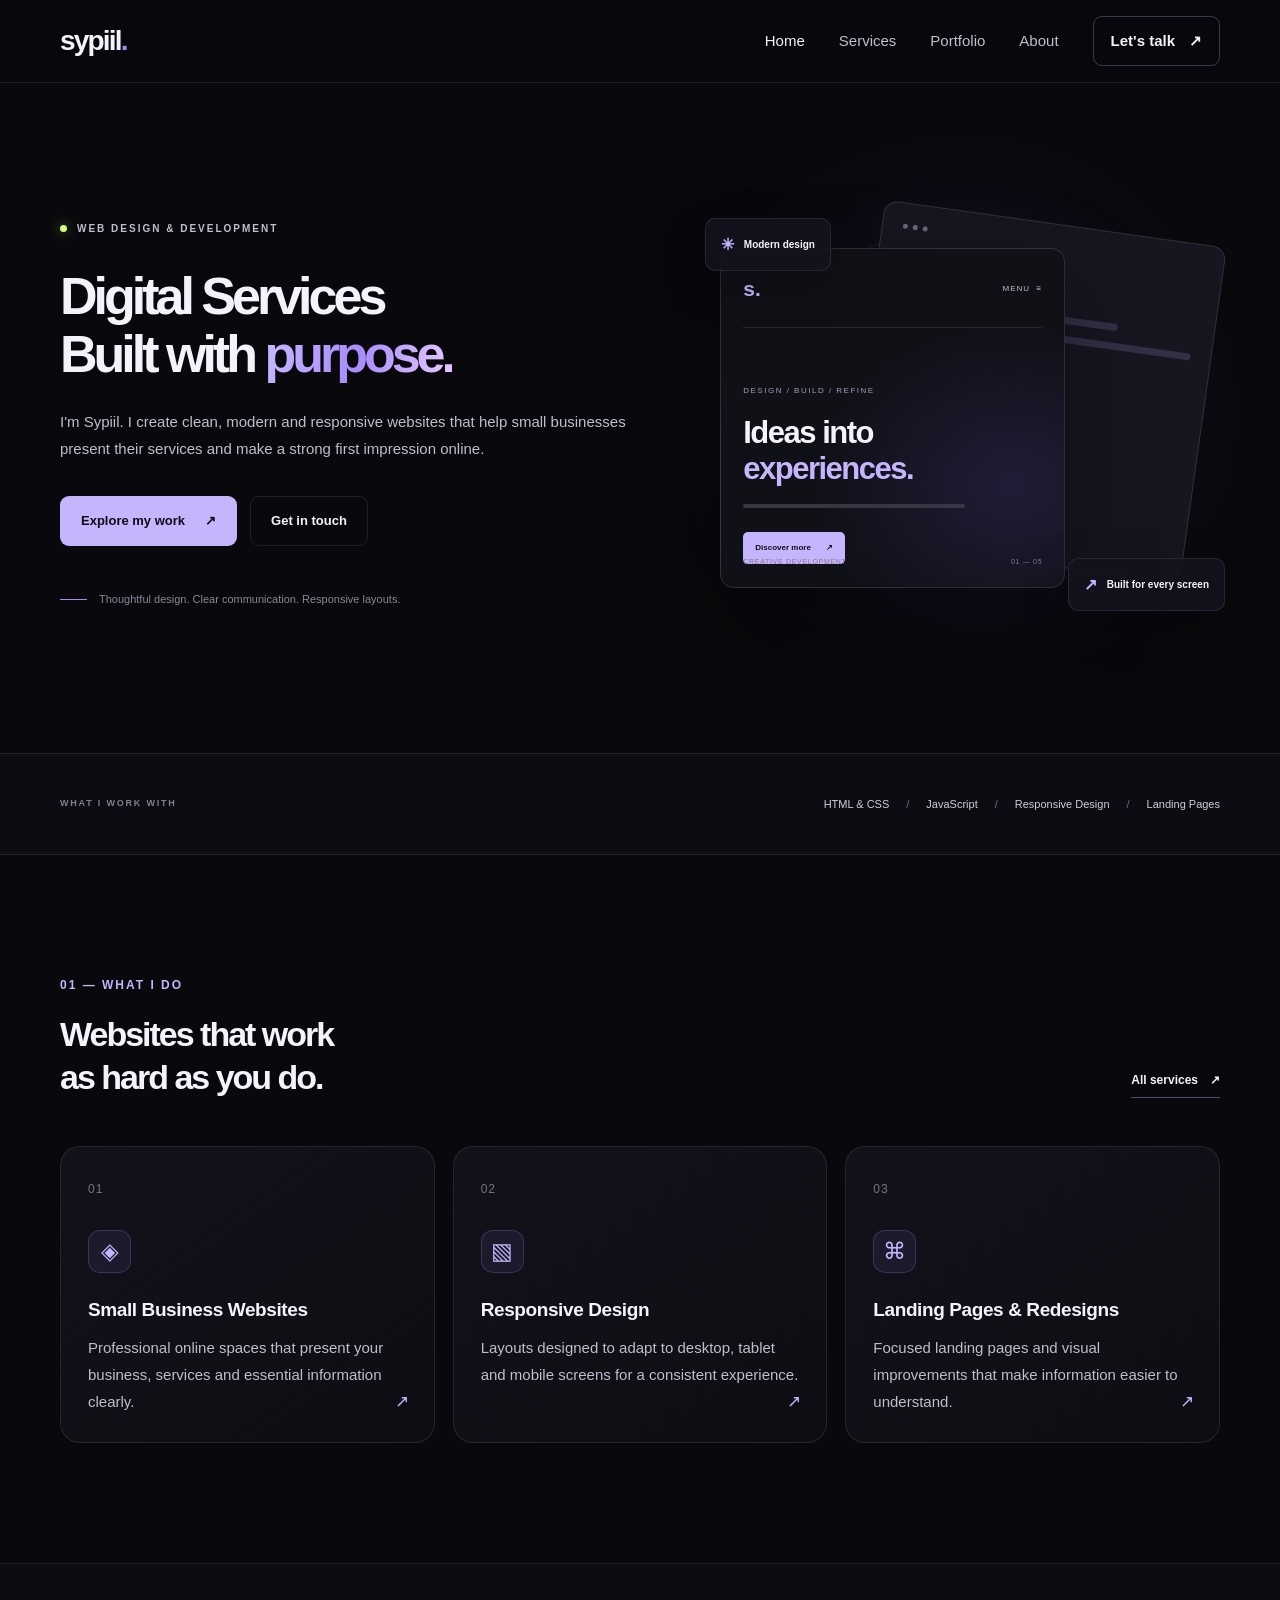
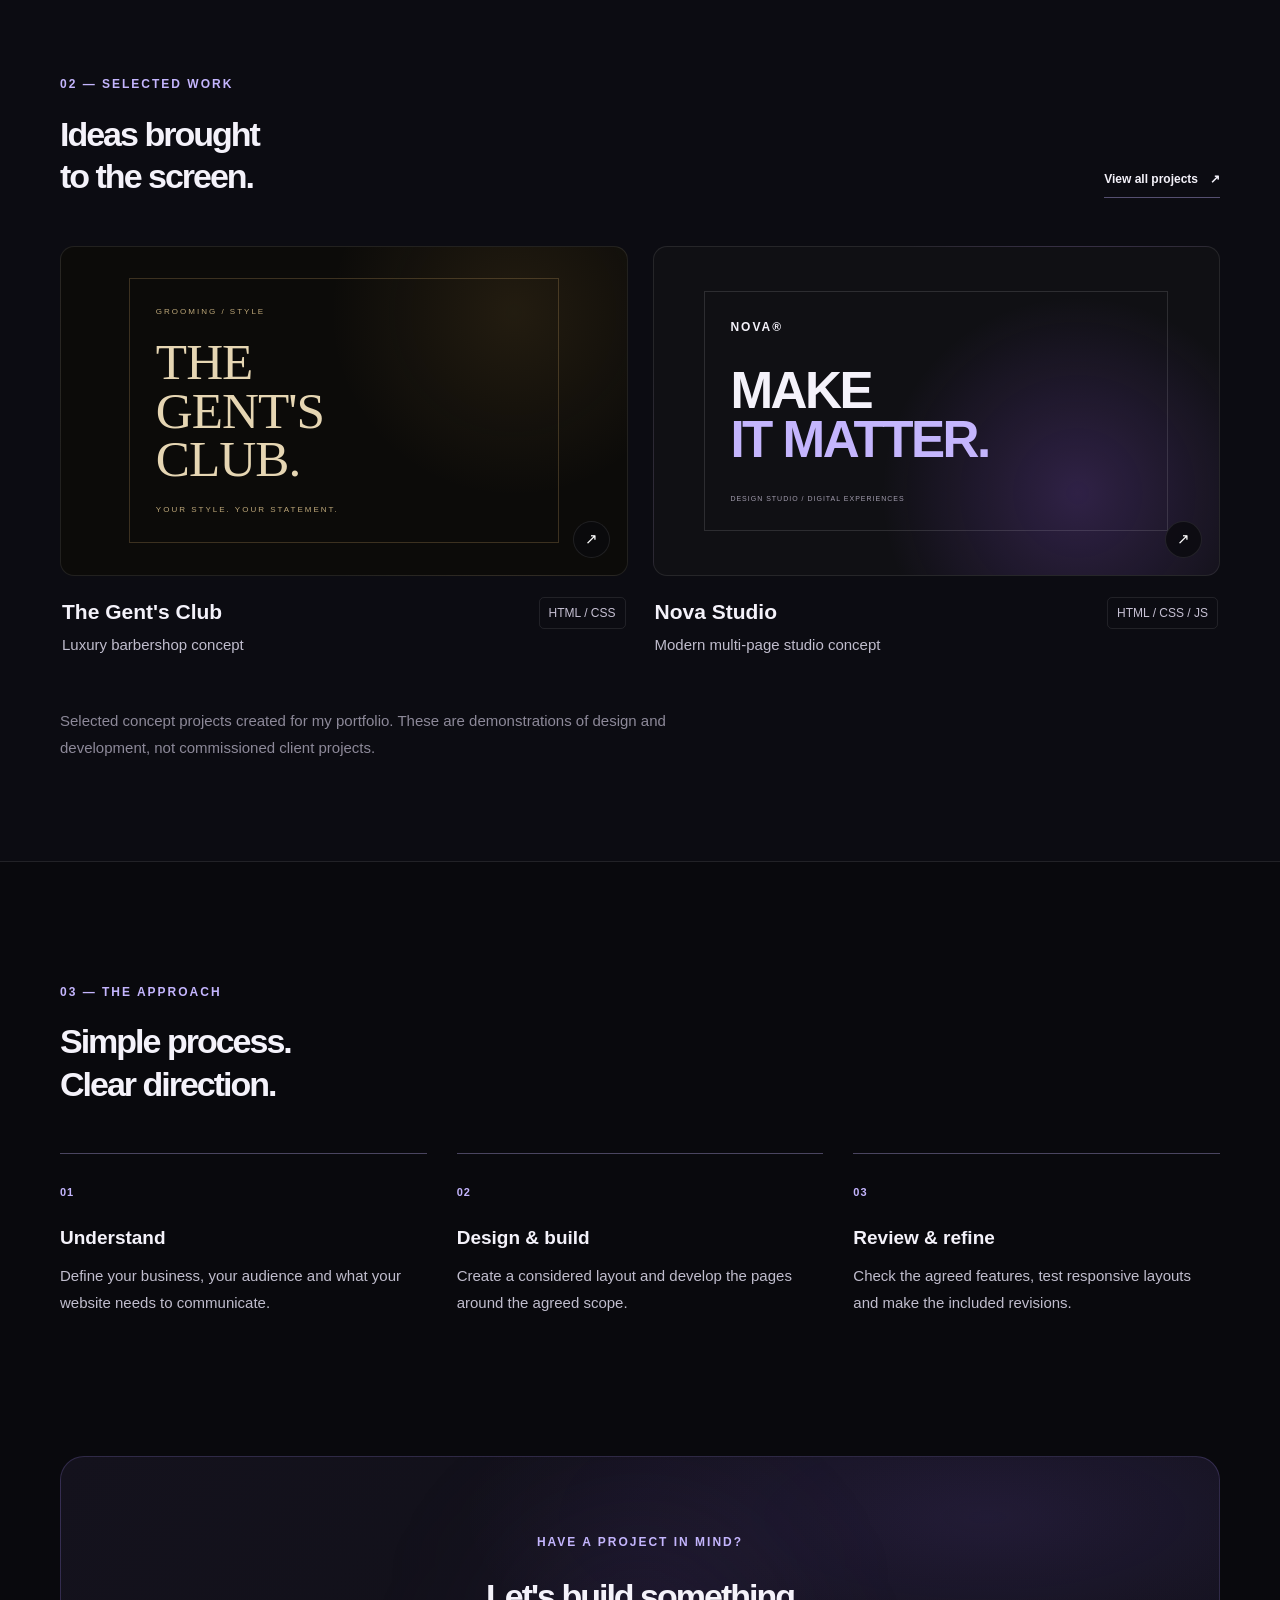
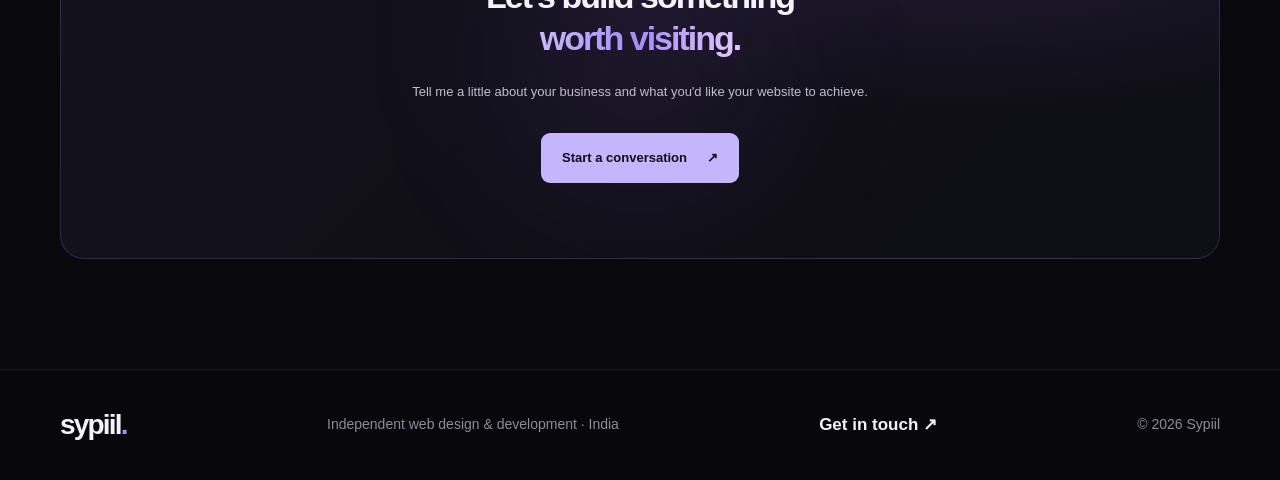
==== index.html @ 73e9da09 "Add files via upload" ====
<!DOCTYPE html>
<html lang="en">
<head>
    <meta charset="UTF-8">
    <meta name="viewport" content="width=device-width, initial-scale=1.0">

    <meta name="description"
          content="Sypiil creates modern, responsive websites and landing pages for small businesses. Explore selected projects and get in touch.">

    <meta name="theme-color" content="#09090d">

    <title>Sypiil — Web Design & Development</title>

    <link rel="stylesheet" href="styles.css">
    <script src="script.js" defer></script>
</head>

<body>

    <div class="site-shell">

        <!-- Navigation -->
        <header class="site-header">
            <nav class="navbar container" aria-label="Main navigation">

                <a href="index.html" class="brand" aria-label="Sypiil home">
                    sypiil<span class="brand-dot">.</span>
                </a>

                <button
                    class="menu-toggle"
                    type="button"
                    aria-label="Open navigation menu"
                    aria-expanded="false"
                    aria-controls="nav-links">
                    <span></span>
                    <span></span>
                </button>

                <div class="nav-links" id="nav-links">
                    <a href="index.html" class="nav-link active">Home</a>
                    <a href="services.html" class="nav-link">Services</a>
                    <a href="work.html" class="nav-link">Portfolio</a>
                    <a href="about.html" class="nav-link">About</a>
                    <a href="contact.html" class="nav-contact">
                        Let's talk <span aria-hidden="true">↗</span>
                    </a>
                </div>

            </nav>
        </header>


        <main>

            <!-- Hero -->
            <section class="hero container">

                <div class="hero-content">

                    <div class="availability">
                        <span class="status-dot"></span>
                        WEB DESIGN & DEVELOPMENT
                    </div>

                    <h1>
                        Digital Services<br>
                        Built with <span class="gradient-text">purpose.</span>
                    </h1>

                    <p class="hero-description">
                        I'm Sypiil. I create clean, modern and responsive
                        websites that help small businesses present their
                        services and make a strong first impression online.
                    </p>

                    <div class="hero-actions">
                        <a href="work.html" class="button button-primary">
                            Explore my work <span aria-hidden="true">↗</span>
                        </a>

                        <a href="contact.html" class="button button-secondary">
                            Get in touch
                        </a>
                    </div>

                    <div class="hero-note">
                        <span class="note-line"></span>
                        Thoughtful design. Clear communication. Responsive layouts.
                    </div>

                </div>


                <!-- Decorative visual -->  
                <div class="hero-visual" aria-hidden="true">

                    <div class="visual-glow"></div>

                    <div class="visual-card visual-card-back">
                        <div class="mock-window-dots">
                            <span></span>
                            <span></span>
                            <span></span>
                        </div>
                        <div class="mock-lines">
                            <span></span>
                            <span></span>
                            <span></span>
                        </div>
                    </div>

                    <div class="visual-card visual-card-front">

                        <div class="mock-top">
                            <span class="mock-brand">s.</span>
                            <span class="mock-menu">MENU&nbsp; ≡</span>
                        </div>

                        <div class="mock-content">
                            <span class="mock-label">DESIGN / BUILD / REFINE</span>

                            <div class="mock-heading">
                                Ideas into<br>
                                <span>experiences.</span>
                            </div>

                            <div class="mock-description"></div>

                            <div class="mock-button">
                                Discover more <span>↗</span>
                            </div>
                        </div>

                        <div class="mock-footer">
                            <span>CREATIVE DEVELOPMENT</span>
                            <span>01 — 05</span>
                        </div>

                    </div>

                    <div class="visual-orbit orbit-one"></div>
                    <div class="visual-orbit orbit-two"></div>

                    <div class="floating-label label-top">
                        <span class="label-icon">✳</span>
                        Modern design
                    </div>

                    <div class="floating-label label-bottom">
                        <span class="label-icon">↗</span>
                        Built for every screen
                    </div>

                </div>

            </section>


            <!-- Capabilities -->
            <section class="capabilities">
                <div class="container capabilities-inner">

                    <span class="capabilities-label">
                        WHAT I WORK WITH
                    </span>

                    <div class="capability-list">
                        <span>HTML & CSS</span>
                        <span class="capability-separator">/</span>
                        <span>JavaScript</span>
                        <span class="capability-separator">/</span>
                        <span>Responsive Design</span>
                        <span class="capability-separator">/</span>
                        <span>Landing Pages</span>
                    </div>

                </div>
            </section>


            <!-- Services preview -->
            <section class="section container">

                <div class="section-heading">
                    <div>
                        <span class="eyebrow">01 — WHAT I DO</span>
                        <h2>Websites that work<br>as hard as you do.</h2>
                    </div>

                    <a href="services.html" class="text-link">
                        All services <span aria-hidden="true">↗</span>
                    </a>
                </div>


                <div class="service-grid">

                    <article class="service-card">
                        <span class="service-number">01</span>
                        <div class="service-icon" aria-hidden="true">◈</div>

                        <h3>Small Business Websites</h3>

                        <p>
                            Professional online spaces that present your
                            business, services and essential information clearly.
                        </p>

                        <a href="services.html" class="card-link"
                           aria-label="Learn about small business websites">↗</a>
                    </article>


                    <article class="service-card">
                        <span class="service-number">02</span>
                        <div class="service-icon" aria-hidden="true">▧</div>

                        <h3>Responsive Design</h3>

                        <p>
                            Layouts designed to adapt to desktop, tablet
                            and mobile screens for a consistent experience.
                        </p>

                        <a href="services.html" class="card-link"
                           aria-label="Learn about responsive design">↗</a>
                    </article>


                    <article class="service-card">
                        <span class="service-number">03</span>
                        <div class="service-icon" aria-hidden="true">⌘</div>

                        <h3>Landing Pages & Redesigns</h3>

                        <p>
                            Focused landing pages and visual improvements
                            that make information easier to understand.
                        </p>

                        <a href="services.html" class="card-link"
                           aria-label="Learn about landing pages and redesigns">↗</a>
                    </article>

                </div>

            </section>


            <!-- Featured work -->
            <section class="featured-work">

                <div class="container">

                    <div class="section-heading">
                        <div>
                            <span class="eyebrow">02 — SELECTED WORK</span>
                            <h2>Ideas brought<br>to the screen.</h2>
                        </div>

                        <a href="work.html" class="text-link">
                            View all projects <span aria-hidden="true">↗</span>
                        </a>
                    </div>


                    <div class="project-grid">

                        <a
                            href="https://sypiil.github.io/barber--website/"
                            class="project-card project-barber"
                            target="_blank"
                            rel="noopener noreferrer">

                            <div class="project-preview barber-preview">
                                <div class="barber-frame">
                                    <span class="preview-overline">GROOMING / STYLE</span>
                                    <span class="barber-title">THE<br>GENT'S<br>CLUB.</span>
                                    <span class="barber-caption">YOUR STYLE. YOUR STATEMENT.</span>
                                </div>
                                <span class="preview-open" aria-hidden="true">↗</span>
                            </div>

                            <div class="project-meta">
                                <div>
                                    <h3>The Gent's Club</h3>
                                    <p>Luxury barbershop concept</p>
                                </div>
                                <span class="project-type">HTML / CSS</span>
                            </div>

                        </a>


                        <a
                            href="https://sypiil.github.io/nova-studio-website/"
                            class="project-card project-nova"
                            target="_blank"
                            rel="noopener noreferrer">

                            <div class="project-preview nova-preview">
                                <div class="nova-frame">
                                    <span class="nova-brand">NOVA®</span>
                                    <span class="nova-title">
                                        MAKE<br>
                                        <span>IT MATTER.</span>
                                    </span>
                                    <span class="nova-caption">
                                        DESIGN STUDIO / DIGITAL EXPERIENCES
                                    </span>
                                </div>
                                <span class="preview-open" aria-hidden="true">↗</span>
                            </div>

                            <div class="project-meta">
                                <div>
                                    <h3>Nova Studio</h3>
                                    <p>Modern multi-page studio concept</p>
                                </div>
                                <span class="project-type">HTML / CSS / JS</span>
                            </div>

                        </a>

                    </div>

                    <p class="portfolio-disclaimer">
                        Selected concept projects created for my portfolio.
                        These are demonstrations of design and development,
                        not commissioned client projects.
                    </p>

                </div>

            </section>


            <!-- Process -->
            <section class="section container">

                <div class="section-heading">
                    <div>
                        <span class="eyebrow">03 — THE APPROACH</span>
                        <h2>Simple process.<br>Clear direction.</h2>
                    </div>
                </div>

                <div class="process-grid">

                    <article class="process-item">
                        <span class="process-number">01</span>
                        <h3>Understand</h3>
                        <p>
                            Define your business, your audience and what
                            your website needs to communicate.
                        </p>
                    </article>

                    <article class="process-item">
                        <span class="process-number">02</span>
                        <h3>Design & build</h3>
                        <p>
                            Create a considered layout and develop the
                            pages around the agreed scope.
                        </p>
                    </article>

                    <article class="process-item">
                        <span class="process-number">03</span>
                        <h3>Review & refine</h3>
                        <p>
                            Check the agreed features, test responsive
                            layouts and make the included revisions.
                        </p>
                    </article>

                </div>

            </section>


            <!-- Contact call to action -->
            <section class="cta-section container">

                <div class="cta-card">

                    <div class="cta-glow" aria-hidden="true"></div>

                    <span class="eyebrow">HAVE A PROJECT IN MIND?</span>

                    <h2>Let's build something<br>
                        <span class="gradient-text">worth visiting.</span>
                    </h2>

                    <p>
                        Tell me a little about your business and what
                        you'd like your website to achieve.
                    </p>

                    <a href="contact.html" class="button button-primary">
                        Start a conversation <span aria-hidden="true">↗</span>
                    </a>

                </div>

            </section>

        </main>


        <!-- Footer -->
        <footer class="site-footer">
            <div class="container footer-inner">

                <a href="index.html" class="brand">
                    sypiil<span class="brand-dot">.</span>
                </a>

                <p>Independent web design & development · India</p>

                <a href="mailto:sypiilmpaul009@gmail.com" class="footer-email">
                    Get in touch ↗
                </a>

                <span class="copyright">
                    © <span id="current-year">2026</span> Sypiil
                </span>

            </div>
        </footer>

    </div>

</body>
</html>
---- styles.css ----
/* =========================================
   SYPIIL — PERSONAL PORTFOLIO
   Main stylesheet
========================================= */

:root {
    color-scheme: dark;
    --bg: #09090d;
    --bg-soft: #0e0e15;
    --surface: #12121b;
    --surface-hover: #191923;
    --text: #f4f2fa;
    --muted: #a09eae;
    --border: rgba(255, 255, 255, 0.09);
    --purple: #a78bfa;
    --purple-light: #c4b5fd;
    --lime: #d5ff80;
    --radius: 20px;
    --container: 1160px;
}

* {
    margin: 0;
    padding: 0;
    box-sizing: border-box;
}

html {
    scroll-behavior: smooth;
    scroll-padding-top: 100px;
}

body {
    min-width: 320px;
    background: var(--bg);
    color: var(--text);
    font-family: Inter, "Segoe UI", Arial, sans-serif;
    line-height: 1.7;
    -webkit-font-smoothing: antialiased;
}

body,
button,
a {
    -webkit-tap-highlight-color: transparent;
}

a {
    color: inherit;
    text-decoration: none;
}

button {
    font: inherit;
}

button,
a {
    touch-action: manipulation;
}

button:focus-visible,
a:focus-visible {
    outline: 2px solid var(--purple-light);
    outline-offset: 5px;
}

::selection {
    background: rgba(167, 139, 250, 0.35);
    color: white;
}

.site-shell {
    width: 100%;
    overflow: hidden;
}

.container {
    width: min(var(--container), calc(100% - 64px));
    margin-inline: auto;
}

/* Navigation */

.site-header {
    position: sticky;
    top: 0;
    z-index: 100;
    background: rgba(9, 9, 13, 0.88);
    border-bottom: 1px solid var(--border);
    backdrop-filter: blur(18px);
    -webkit-backdrop-filter: blur(18px);
}

.navbar {
    min-height: 82px;
    display: flex;
    align-items: center;
    justify-content: space-between;
    gap: 36px;
}

.brand {
    font-size: 29px;
    font-weight: 800;
    letter-spacing: -1.8px;
    line-height: 1;
}

.brand-dot {
    color: var(--purple);
}

.nav-links {
    display: flex;
    align-items: center;
    gap: 34px;
}

.nav-link {
    color: var(--muted);
    font-size: 13px;
    font-weight: 500;
    transition: color 0.2s ease;
}

.nav-link:hover,
.nav-link.active {
    color: var(--text);
}

.nav-contact {
    display: inline-flex;
    align-items: center;
    gap: 14px;
    padding: 11px 17px;
    border: 1px solid rgba(196, 181, 253, 0.28);
    border-radius: 9px;
    font-size: 13px;
    font-weight: 600;
    transition:
        background 0.2s ease,
        border-color 0.2s ease,
        transform 0.2s ease;
}

.nav-contact:hover {
    background: rgba(167, 139, 250, 0.12);
    border-color: var(--purple);
    transform: translateY(-2px);
}

.menu-toggle {
    display: none;
}

/* Hero */

.hero {
    min-height: 670px;
    display: grid;
    grid-template-columns: 1.08fr 0.92fr;
    align-items: center;
    gap: 40px;
    padding-top: 78px;
    padding-bottom: 92px;
}

.hero-content {
    position: relative;
    z-index: 2;
}

.availability {
    display: inline-flex;
    align-items: center;
    gap: 10px;
    margin-bottom: 30px;
    color: var(--muted);
    font-size: 10px;
    font-weight: 700;
    letter-spacing: 2px;
}

.status-dot {
    width: 7px;
    height: 7px;
    border-radius: 50%;
    background: var(--lime);
    box-shadow: 0 0 12px rgba(213, 255, 128, 0.45);
}

.hero h1 {
    font-size: clamp(43px, 5.1vw, 70px);
    font-weight: 750;
    letter-spacing: -4px;
    line-height: 1.1;
}

.gradient-text {
    color: var(--purple-light);
    background: linear-gradient(
        100deg,
        #c4b5fd 5%,
        #a78bfa 50%,
        #e0c4ff 95%
    );
    -webkit-background-clip: text;
    background-clip: text;
    -webkit-text-fill-color: transparent;
}

.hero-description {
    max-width: 490px;
    margin-top: 25px;
    color: var(--muted);
    font-size: 15px;
    line-height: 1.95;
}

.hero-actions {
    display: flex;
    flex-wrap: wrap;
    gap: 13px;
    margin-top: 34px;
}

.button {
    min-height: 49px;
    display: inline-flex;
    align-items: center;
    justify-content: center;
    gap: 20px;
    padding: 13px 20px;
    border: 1px solid transparent;
    border-radius: 9px;
    font-size: 13px;
    font-weight: 650;
    transition:
        transform 0.2s ease,
        background 0.2s ease,
        border-color 0.2s ease;
}

.button:hover {
    transform: translateY(-3px);
}

.button-primary {
    color: #100c19;
    background: var(--purple-light);
}

.button-primary:hover {
    background: #d5caff;
}

.button-secondary {
    color: var(--text);
    background: transparent;
    border-color: var(--border);
}

.button-secondary:hover {
    background: var(--surface);
    border-color: rgba(255, 255, 255, 0.22);
}

.hero-note {
    display: flex;
    align-items: center;
    gap: 12px;
    margin-top: 44px;
    color: #898697;
    font-size: 11px;
}

.note-line {
    width: 27px;
    height: 1px;
    background: var(--purple);
}

/* Decorative hero mockup */

.hero-visual {
    min-height: 450px;
    position: relative;
    display: grid;
    place-items: center;
    isolation: isolate;
}

.visual-glow {
    position: absolute;
    z-index: -2;
    width: 340px;
    height: 340px;
    border-radius: 50%;
    background: rgba(119, 72, 210, 0.16);
    filter: blur(70px);
}

.visual-orbit {
    position: absolute;
    z-index: -1;
    border: 1px solid rgba(167, 139, 250, 0.12);
    border-radius: 50%;
    transform: rotate(-28deg);
}

.orbit-one {
    width: 450px;
    height: 240px;
}

.orbit-two {
    width: 390px;
    height: 320px;
    transform: rotate(38deg);
}

.visual-card {
    position: absolute;
    width: min(345px, 82%);
    min-height: 340px;
    overflow: hidden;
    border: 1px solid rgba(255, 255, 255, 0.12);
    border-radius: 14px;
}

.visual-card-back {
    top: 36px;
    right: 3%;
    padding: 20px;
    background: #171520;
    transform: rotate(8deg);
}

.mock-window-dots {
    display: flex;
    gap: 5px;
}

.mock-window-dots span {
    width: 5px;
    height: 5px;
    border-radius: 50%;
    background: #6c647e;
}

.mock-lines {
    display: grid;
    gap: 12px;
    margin-top: 65px;
}

.mock-lines span {
    height: 7px;
    border-radius: 4px;
    background: rgba(196, 181, 253, 0.16);
}

.mock-lines span:nth-child(1) {
    width: 75%;
}

.mock-lines span:nth-child(2) {
    width: 100%;
}

.mock-lines span:nth-child(3) {
    width: 55%;
}

.visual-card-front {
    top: 62px;
    left: 3%;
    padding: 22px;
    background:
        radial-gradient(
            ellipse at 85% 70%,
            rgba(115, 76, 190, 0.19),
            transparent 48%
        ),
        #101017;
    box-shadow: 0 35px 90px rgba(0, 0, 0, 0.35);
}

.mock-top {
    display: flex;
    align-items: center;
    justify-content: space-between;
    padding-bottom: 20px;
    border-bottom: 1px solid var(--border);
}

.mock-brand {
    color: var(--purple-light);
    font-size: 21px;
    font-weight: 800;
}

.mock-menu {
    color: var(--muted);
    font-size: 8px;
    letter-spacing: 1px;
}

.mock-content {
    padding-top: 46px;
}

.mock-label {
    color: #a79bbf;
    font-size: 8px;
    letter-spacing: 1.5px;
}

.mock-heading {
    margin-top: 14px;
    font-size: 31px;
    font-weight: 750;
    letter-spacing: -1.5px;
    line-height: 1.15;
}

.mock-heading span {
    color: var(--purple-light);
}

.mock-description {
    width: 74%;
    height: 4px;
    margin-top: 18px;
    border-radius: 4px;
    background: #393542;
}

.mock-button {
    display: inline-flex;
    gap: 15px;
    margin-top: 24px;
    padding: 9px 12px;
    border-radius: 5px;
    background: var(--purple-light);
    color: #110d18;
    font-size: 8px;
    font-weight: 700;
}

.mock-footer {
    position: absolute;
    right: 22px;
    bottom: 19px;
    left: 22px;
    display: flex;
    justify-content: space-between;
    color: #81798f;
    font-size: 7px;
    letter-spacing: 0.7px;
}

.floating-label {
    position: absolute;
    z-index: 2;
    display: flex;
    align-items: center;
    gap: 10px;
    padding: 12px 15px;
    border: 1px solid var(--border);
    border-radius: 10px;
    background: rgba(20, 19, 29, 0.94);
    box-shadow: 0 14px 45px rgba(0, 0, 0, 0.25);
    font-size: 10px;
    font-weight: 600;
    white-space: nowrap;
}

.label-icon {
    color: var(--purple-light);
    font-size: 16px;
}

.label-top {
    top: 32px;
    left: 0;
}

.label-bottom {
    right: -5px;
    bottom: 25px;
}

/* Capabilities strip */

.capabilities {
    border-top: 1px solid var(--border);
    border-bottom: 1px solid var(--border);
    background: #0c0c12;
}

.capabilities-inner {
    min-height: 100px;
    display: flex;
    align-items: center;
    justify-content: space-between;
    gap: 30px;
}

.capabilities-label {
    flex-shrink: 0;
    color: #827e91;
    font-size: 9px;
    font-weight: 750;
    letter-spacing: 1.8px;
}

.capability-list {
    display: flex;
    align-items: center;
    justify-content: flex-end;
    flex-wrap: wrap;
    gap: 17px;
    color: #d0cdda;
    font-size: 11px;
}

.capability-separator {
    color: #71658f;
}

/* General sections */

.section {
    padding-top: 120px;
    padding-bottom: 120px;
}

.section-heading {
    display: flex;
    align-items: flex-end;
    justify-content: space-between;
    gap: 25px;
    margin-bottom: 48px;
}

.eyebrow {
    display: block;
    margin-bottom: 18px;
    color: var(--purple-light);
    font-size: 10px;
    font-weight: 750;
    letter-spacing: 2px;
}

.section-heading h2,
.cta-card h2 {
    font-size: clamp(34px, 4vw, 48px);
    font-weight: 720;
    letter-spacing: -2px;
    line-height: 1.2;
}

.text-link {
    display: inline-flex;
    align-items: center;
    gap: 12px;
    padding-bottom: 7px;
    border-bottom: 1px solid rgba(196, 181, 253, 0.4);
    font-size: 12px;
    font-weight: 600;
    transition: color 0.2s ease;
}

.text-link:hover {
    color: var(--purple-light);
}

/* Services */

.service-grid {
    display: grid;
    grid-template-columns: repeat(3, minmax(0, 1fr));
    gap: 18px;
}

.service-card {
    position: relative;
    min-height: 285px;
    padding: 27px;
    border: 1px solid var(--border);
    border-radius: var(--radius);
    background: linear-gradient(145deg, #12121b, #0d0d13);
    transition:
        transform 0.25s ease,
        border-color 0.25s ease,
        background 0.25s ease;
}

.service-card:hover {
    transform: translateY(-5px);
    border-color: rgba(167, 139, 250, 0.35);
    background: var(--surface-hover);
}

.service-number {
    color: #787386;
    font-size: 10px;
    letter-spacing: 1px;
}

.service-icon {
    width: 43px;
    height: 43px;
    display: grid;
    place-items: center;
    margin-top: 28px;
    border: 1px solid rgba(167, 139, 250, 0.22);
    border-radius: 12px;
    background: rgba(167, 139, 250, 0.08);
    color: var(--purple-light);
    font-size: 23px;
}

.service-card h3 {
    margin-top: 24px;
    font-size: 17px;
    font-weight: 650;
    letter-spacing: -0.4px;
}

.service-card p,
.process-item p {
    margin-top: 11px;
    color: var(--muted);
    font-size: 12px;
    line-height: 1.9;
}

.card-link {
    position: absolute;
    right: 25px;
    bottom: 25px;
    color: var(--purple-light);
    font-size: 17px;
    transition: transform 0.2s ease;
}

.card-link:hover {
    transform: translate(3px, -3px);
}

/* Featured work */

.featured-work {
    padding: 110px 0 100px;
    border-top: 1px solid var(--border);
    border-bottom: 1px solid var(--border);
    background: #0c0c12;
}

.project-grid {
    display: grid;
    grid-template-columns: repeat(2, minmax(0, 1fr));
    gap: 25px;
}

.project-card {
    min-width: 0;
}

.project-preview {
    position: relative;
    min-height: 330px;
    display: grid;
    place-items: center;
    overflow: hidden;
    border: 1px solid var(--border);
    border-radius: 14px;
    transition:
        border-color 0.25s ease,
        transform 0.25s ease;
}

.project-card:hover .project-preview {
    transform: translateY(-4px);
    border-color: rgba(196, 181, 253, 0.4);
}

.barber-preview {
    background:
        radial-gradient(
            circle at 80% 20%,
            rgba(186, 141, 63, 0.13),
            transparent 35%
        ),
        #0c0b09;
}

.barber-frame {
    width: 76%;
    min-height: 240px;
    display: flex;
    flex-direction: column;
    justify-content: center;
    align-items: flex-start;
    padding: 26px;
    border: 1px solid rgba(201, 165, 99, 0.25);
}

.preview-overline,
.barber-caption {
    color: #bda779;
    font-size: 8px;
    letter-spacing: 2px;
}

.barber-title {
    margin: 20px 0;
    color: #e6d6b3;
    font-family: Georgia, "Times New Roman", serif;
    font-size: clamp(35px, 4vw, 56px);
    line-height: 0.94;
    letter-spacing: -1px;
}

.nova-preview {
    background:
        radial-gradient(
            circle at 75% 75%,
            rgba(151, 90, 235, 0.23),
            transparent 40%
        ),
        #101014;
}

.nova-frame {
    width: 82%;
    min-height: 240px;
    display: flex;
    flex-direction: column;
    justify-content: space-between;
    padding: 25px;
    border: 1px solid rgba(255, 255, 255, 0.12);
}

.nova-brand {
    font-size: 12px;
    font-weight: 800;
    letter-spacing: 2px;
}

.nova-title {
    margin: 20px 0;
    font-size: clamp(35px, 4vw, 55px);
    font-weight: 800;
    letter-spacing: -2.5px;
    line-height: 0.96;
}

.nova-title span {
    color: var(--purple-light);
}

.nova-caption {
    color: #a29cae;
    font-size: 7px;
    letter-spacing: 1px;
}

.preview-open {
    position: absolute;
    right: 17px;
    bottom: 17px;
    width: 37px;
    height: 37px;
    display: grid;
    place-items: center;
    border: 1px solid var(--border);
    border-radius: 50%;
    background: rgba(10, 10, 14, 0.8);
    color: white;
    font-size: 15px;
}

.project-meta {
    display: flex;
    align-items: flex-start;
    justify-content: space-between;
    gap: 15px;
    padding: 21px 2px;
}

.project-meta h3 {
    font-size: 16px;
    font-weight: 650;
}

.project-meta p {
    margin-top: 5px;
    color: var(--muted);
    font-size: 11px;
}

.project-type {
    flex-shrink: 0;
    padding: 5px 9px;
    border: 1px solid var(--border);
    border-radius: 5px;
    color: #c6c0d3;
    font-size: 8px;
}

.portfolio-disclaimer {
    max-width: 660px;
    margin-top: 28px;
    color: #8d8999;
    font-size: 11px;
    line-height: 1.8;
}

/* Process */

.process-grid {
    display: grid;
    grid-template-columns: repeat(3, minmax(0, 1fr));
    gap: 30px;
}

.process-item {
    padding-top: 23px;
    border-top: 1px solid rgba(196, 181, 253, 0.35);
}

.process-number {
    color: var(--purple-light);
    font-size: 11px;
    font-weight: 750;
    letter-spacing: 1px;
}

.process-item h3 {
    margin-top: 20px;
    font-size: 18px;
    font-weight: 650;
}

/* Contact call to action */

.cta-section {
    padding-top: 20px;
    padding-bottom: 110px;
}

.cta-card {
    position: relative;
    isolation: isolate;
    overflow: hidden;
    padding: 75px 30px;
    border: 1px solid rgba(167, 139, 250, 0.2);
    border-radius: 24px;
    background:
        radial-gradient(
            ellipse at 80% 15%,
            rgba(124, 86, 207, 0.16),
            transparent 40%
        ),
        linear-gradient(135deg, #14121d, #0e0e15);
    text-align: center;
}

.cta-glow {
    position: absolute;
    z-index: -1;
    top: 20%;
    left: 50%;
    width: 240px;
    height: 240px;
    border-radius: 50%;
    background: rgba(126, 87, 194, 0.13);
    filter: blur(80px);
    transform: translateX(-50%);
}

.cta-card .eyebrow {
    margin-bottom: 22px;
}

.cta-card p {
    max-width: 460px;
    margin: 20px auto 29px;
    color: var(--muted);
    font-size: 13px;
    line-height: 1.9;
}

/* Footer */

.site-footer {
    border-top: 1px solid var(--border);
    background: #08080c;
}

.footer-inner {
    min-height: 110px;
    display: flex;
    align-items: center;
    justify-content: space-between;
    flex-wrap: wrap;
    gap: 20px;
    padding-top: 20px;
    padding-bottom: 20px;
}

.footer-inner .brand {
    font-size: 23px;
}

.footer-inner p,
.copyright {
    color: #8f8b9a;
    font-size: 10px;
}

.footer-email {
    font-size: 11px;
    font-weight: 600;
    transition: color 0.2s ease;
}

.footer-email:hover {
    color: var(--purple-light);
}

/* Responsive layouts */

@media (min-width: 1400px) {
    .hero {
        min-height: 730px;
    }
}

@media (max-width: 1000px) {
    .container {
        width: min(var(--container), calc(100% - 48px));
    }

    .hero {
        grid-template-columns: 1fr 0.85fr;
        gap: 12px;
        padding-top: 65px;
        padding-bottom: 75px;
    }

    .hero h1 {
        font-size: clamp(40px, 5.5vw, 58px);
        letter-spacing: -2.8px;
    }

    .hero-visual {
        transform: scale(0.9);
    }

    .nav-links {
        gap: 22px;
    }

    .capabilities-inner {
        align-items: flex-start;
        flex-direction: column;
        justify-content: center;
        padding-top: 25px;
        padding-bottom: 25px;
        gap: 12px;
    }

    .capability-list {
        justify-content: flex-start;
    }

    .service-card {
        padding: 22px;
    }
}

@media (max-width: 760px) {
    .container {
        width: calc(100% - 40px);
    }

    .navbar {
        min-height: 72px;
    }

    .brand {
        font-size: 26px;
    }

    .menu-toggle {
        width: 43px;
        height: 43px;
        display: flex;
        flex-direction: column;
        align-items: center;
        justify-content: center;
        gap: 6px;
        border: 1px solid var(--border);
        border-radius: 9px;
        background: transparent;
        cursor: pointer;
    }

    .menu-toggle span {
        width: 17px;
        height: 1.5px;
        background: var(--text);
        transition:
            transform 0.2s ease,
            width 0.2s ease;
    }

    .menu-toggle[aria-expanded="true"] span:first-child {
        transform: translateY(3.75px) rotate(45deg);
    }

    .menu-toggle[aria-expanded="true"] span:last-child {
        transform: translateY(-3.75px) rotate(-45deg);
    }

    .nav-links {
        position: absolute;
        top: 71px;
        right: 0;
        left: 0;
        display: none;
        align-items: stretch;
        gap: 0;
        padding: 12px 20px 22px;
        border-bottom: 1px solid var(--border);
        background: #0b0b11;
    }

    .nav-links.is-open {
        display: flex;
        flex-direction: column;
    }

    .nav-link {
        padding: 13px 4px;
        border-bottom: 1px solid var(--border);
    }

    .nav-contact {
        justify-content: center;
        margin-top: 15px;
    }

    .hero {
        min-height: auto;
        grid-template-columns: 1fr;
        gap: 15px;
        padding-top: 75px;
        padding-bottom: 65px;
    }

    .availability {
        margin-bottom: 25px;
        font-size: 9px;
        letter-spacing: 1.6px;
    }

    .hero h1 {
        font-size: clamp(43px, 9vw, 65px);
        letter-spacing: -2.8px;
    }

    .hero-description {
        max-width: 540px;
        font-size: 14px;
    }

    .hero-note {
        align-items: flex-start;
        font-size: 10px;
        line-height: 1.8;
    }

    .hero-visual {
        min-height: 390px;
        margin-top: 12px;
        transform: none;
    }

    .visual-card {
        width: min(330px, 77%);
    }

    .visual-card-front {
        left: 8%;
    }

    .visual-card-back {
        right: 7%;
    }

    .label-top {
        top: 20px;
        left: 0;
    }

    .label-bottom {
        right: 0;
        bottom: 12px;
    }

    .floating-label {
        padding: 10px 12px;
        font-size: 9px;
    }

    .capability-list {
        gap: 10px;
        font-size: 10px;
    }

    .section {
        padding-top: 85px;
        padding-bottom: 85px;
    }

    .section-heading {
        align-items: flex-start;
        flex-direction: column;
        margin-bottom: 35px;
    }

    .section-heading h2,
    .cta-card h2 {
        font-size: clamp(34px, 7vw, 45px);
        letter-spacing: -1.7px;
    }

    .service-grid {
        grid-template-columns: 1fr;
        gap: 13px;
    }

    .service-card {
        min-height: 245px;
        padding: 25px;
    }

    .service-icon {
        margin-top: 22px;
    }

    .service-card h3 {
        margin-top: 19px;
    }

    .featured-work {
        padding-top: 85px;
        padding-bottom: 75px;
    }

    .project-grid {
        grid-template-columns: 1fr;
        gap: 10px;
    }

    .project-preview {
        min-height: 300px;
    }

    .barber-title,
    .nova-title {
        font-size: clamp(43px, 9vw, 58px);
    }

    .process-grid {
        grid-template-columns: 1fr;
        gap: 32px;
    }

    .process-item {
        padding-top: 20px;
    }

    .process-item h3 {
        margin-top: 12px;
    }

    .cta-section {
        padding-top: 5px;
        padding-bottom: 75px;
    }

    .cta-card {
        padding: 60px 22px;
        border-radius: 18px;
    }

    .footer-inner {
        align-items: flex-start;
        flex-direction: column;
        gap: 15px;
        padding-top: 30px;
        padding-bottom: 30px;
    }
}

@media (max-width: 420px) {
    .container {
        width: calc(100% - 32px);
    }

    .hero h1 {
        font-size: 41px;
        letter-spacing: -2.4px;
    }

    .hero-actions {
        align-items: stretch;
        flex-direction: column;
    }

    .button {
        width: 100%;
    }

    .hero-visual {
        min-height: 350px;
    }

    .visual-card {
        width: 78%;
        min-height: 315px;
    }

    .visual-card-front {
        left: 4%;
        padding: 18px;
    }

    .visual-card-back {
        top: 32px;
        right: 3%;
    }

    .mock-content {
        padding-top: 37px;
    }

    .mock-heading {
        font-size: 27px;
    }

    .floating-label {
        gap: 6px;
        padding: 8px;
        font-size: 8px;
    }

    .label-bottom {
        bottom: 0;
    }

    .capability-list {
        gap: 7px;
        font-size: 9px;
    }

    .project-preview {
        min-height: 255px;
    }

    .barber-frame,
    .nova-frame {
        min-height: 205px;
        padding: 18px;
    }

    .project-meta {
        flex-direction: column;
        gap: 10px;
    }
}

/* Respect reduced-motion preferences */

@media (prefers-reduced-motion: reduce) {
    *,
    *::before,
    *::after {
        scroll-behavior: auto !important;
        animation-duration: 0.01ms !important;
        animation-iteration-count: 1 !important;
        transition-duration: 0.01ms !important;
    }
}


/* ==========================================
   NOXIS / SYPIIL PORTFOLIO — TYPOGRAPHY RESET
   Clear hierarchy, readable details
========================================== */

/* Improve readability of secondary text */
:root {
    --muted: #c0bdcd;
}

/* Main navigation and branding */
.brand {
    font-size: 28px !important;
}

.nav-link,
.nav-contact {
    font-size: 15px !important;
}

/* Keep main headlines strong without letting them dominate */
.hero h1,
.hero-title {
    font-size: clamp(36px, 4.5vw, 52px) !important;
    line-height: 1.12 !important;
}

.page-hero h1 {
    font-size: clamp(32px, 4vw, 44px) !important;
    line-height: 1.15 !important;
}

/* Descriptions should support the information, not overpower it */
.hero-description,
.page-hero p {
    font-size: 15px !important;
    line-height: 1.8 !important;
    max-width: 620px;
}

/* Section headings */
.section-heading h2,
.cta-card h2 {
    font-size: clamp(26px, 3vw, 34px) !important;
    line-height: 1.25 !important;
}

/* Services */
.service-card h3,
.process-item h3 {
    font-size: 19px !important;
    line-height: 1.4 !important;
}

.service-card p,
.service-detail p,
.service-detail li,
.process-item p {
    font-size: 15px !important;
    line-height: 1.8 !important;
}

.service-detail h2 {
    font-size: 25px !important;
    line-height: 1.3 !important;
}

.service-number,
.eyebrow {
    font-size: 12px !important;
}

/* Portfolio project information */
.project-meta h3,
.work-content h2 {
    font-size: 21px !important;
    line-height: 1.4 !important;
}

.project-meta p,
.work-content > p,
.work-note,
.portfolio-disclaimer,
.honesty-note {
    font-size: 15px !important;
    line-height: 1.8 !important;
}

.project-type,
.work-tags span {
    font-size: 12px !important;
}

/* About page */
.about-copy p,
.about-panel p,
.principle p {
    font-size: 15px !important;
    line-height: 1.8 !important;
}

.skill-item h3 {
    font-size: 14px !important;
}

/* Contact page — make important information easy to find */
.contact-info > p,
.contact-method p,
.contact-form > p {
    font-size: 15px !important;
    line-height: 1.8 !important;
}

.contact-method a,
.footer-email {
    font-size: 17px !important;
    line-height: 1.7 !important;
    overflow-wrap: anywhere;
}

.contact-method-label {
    font-size: 12px !important;
}

.form-field label {
    font-size: 14px !important;
}

.form-field input,
.form-field select,
.form-field textarea {
    font-size: 15px !important;
    line-height: 1.6 !important;
}

.form-disclaimer,
.form-status {
    font-size: 13px !important;
    line-height: 1.7 !important;
}

/* Footer */
.footer-inner p,
.copyright {
    font-size: 14px !important;
    line-height: 1.7 !important;
}

/* Small-screen adjustments */
@media (max-width: 760px) {
    .hero h1,
    .hero-title {
        font-size: clamp(32px, 8vw, 42px) !important;
    }

    .page-hero h1 {
        font-size: clamp(29px, 7vw, 36px) !important;
    }

    .hero-description,
    .page-hero p {
        font-size: 15px !important;
    }

    .section-heading h2,
    .cta-card h2 {
        font-size: 27px !important;
    }

    .service-card p,
    .service-detail p,
    .service-detail li,
    .process-item p,
    .about-copy p,
    .about-panel p,
    .principle p,
    .project-meta p,
    .work-content > p {
        font-size: 14px !important;
    }

    .contact-method a,
    .footer-email {
        font-size: 16px !important;
    }
}

/* Email link with a small arrow button */
.email-with-arrow {
    display: inline-flex;
    align-items: center;
    gap: 10px;
    flex-wrap: wrap;
}
.email-arrow {
    display: inline-flex;
    align-items: center;
    justify-content: center;
    color: #ffffff;
    text-decoration: none;
    font-size: 20px;
    transition: color 0.2s ease, transform 0.2s ease;
}

.email-arrow:hover {
    color: #a78bfa;
    transform: translate(3px, -3px);
}
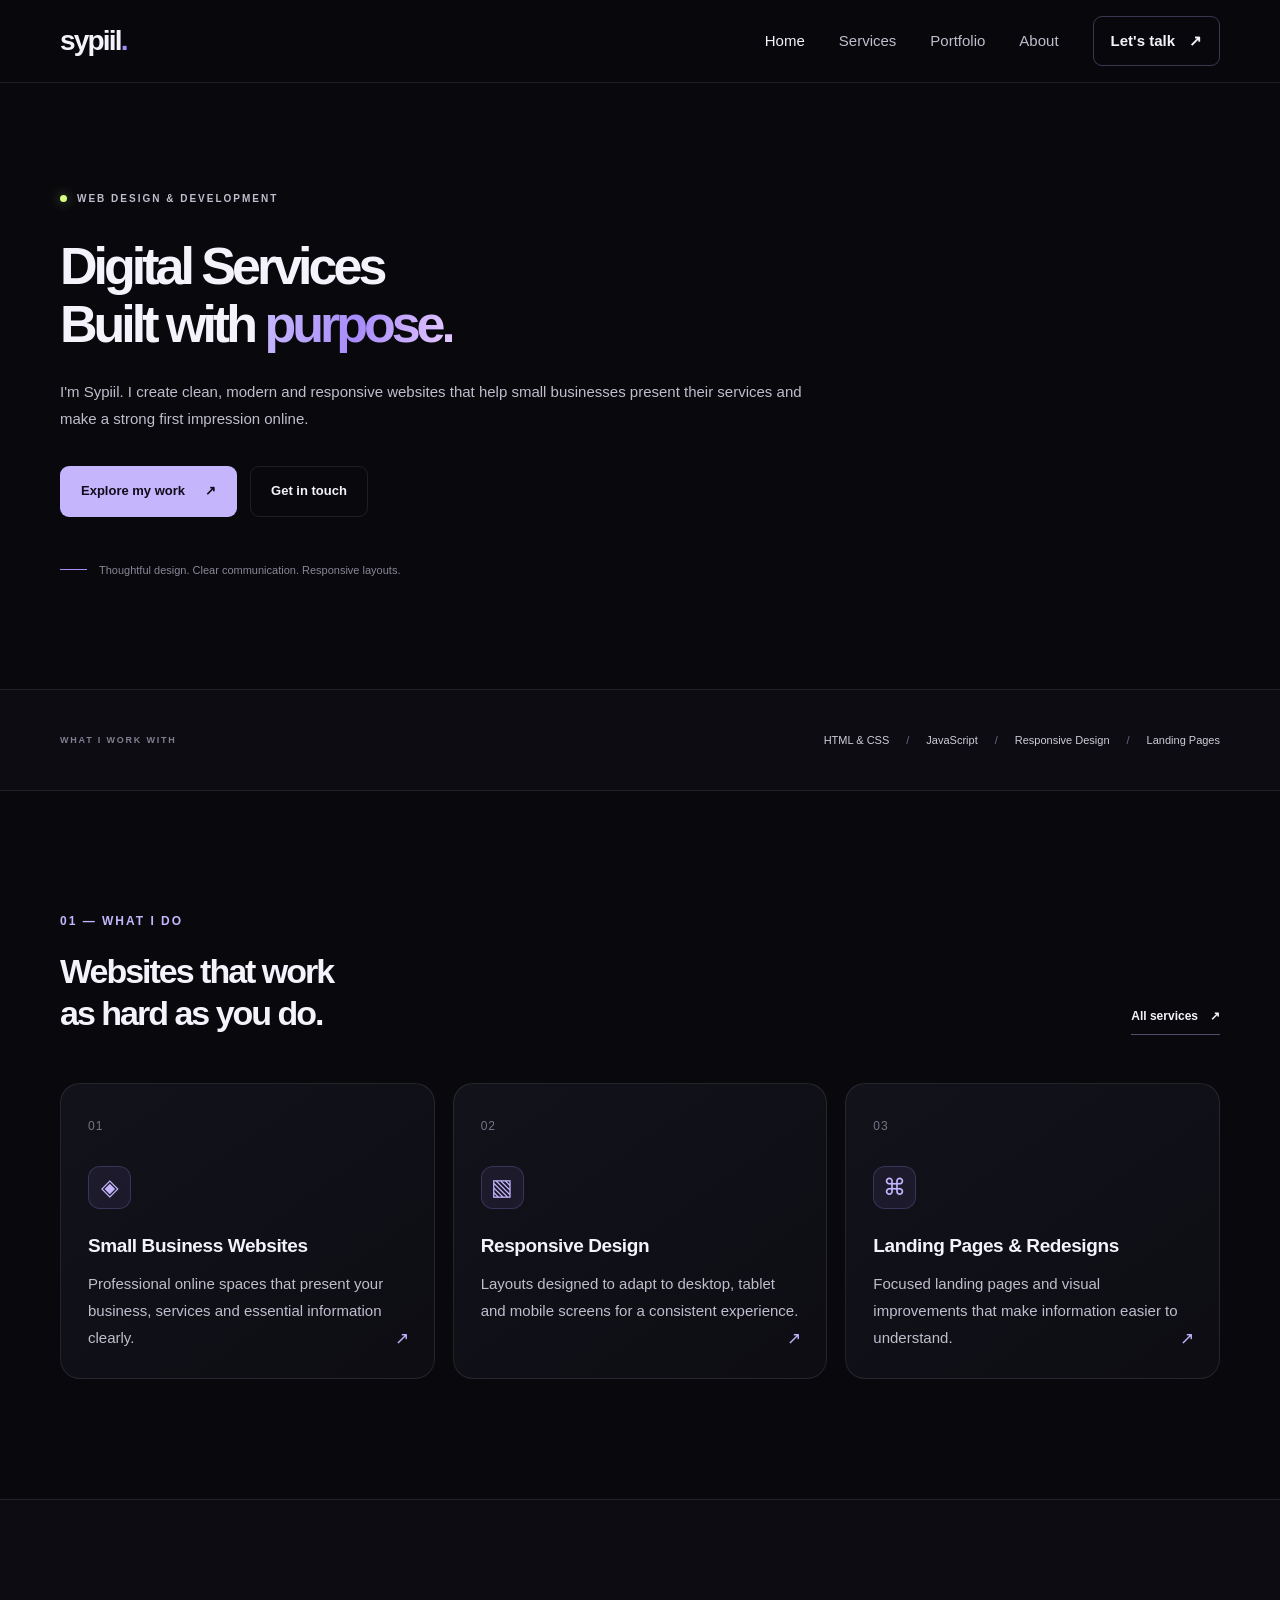
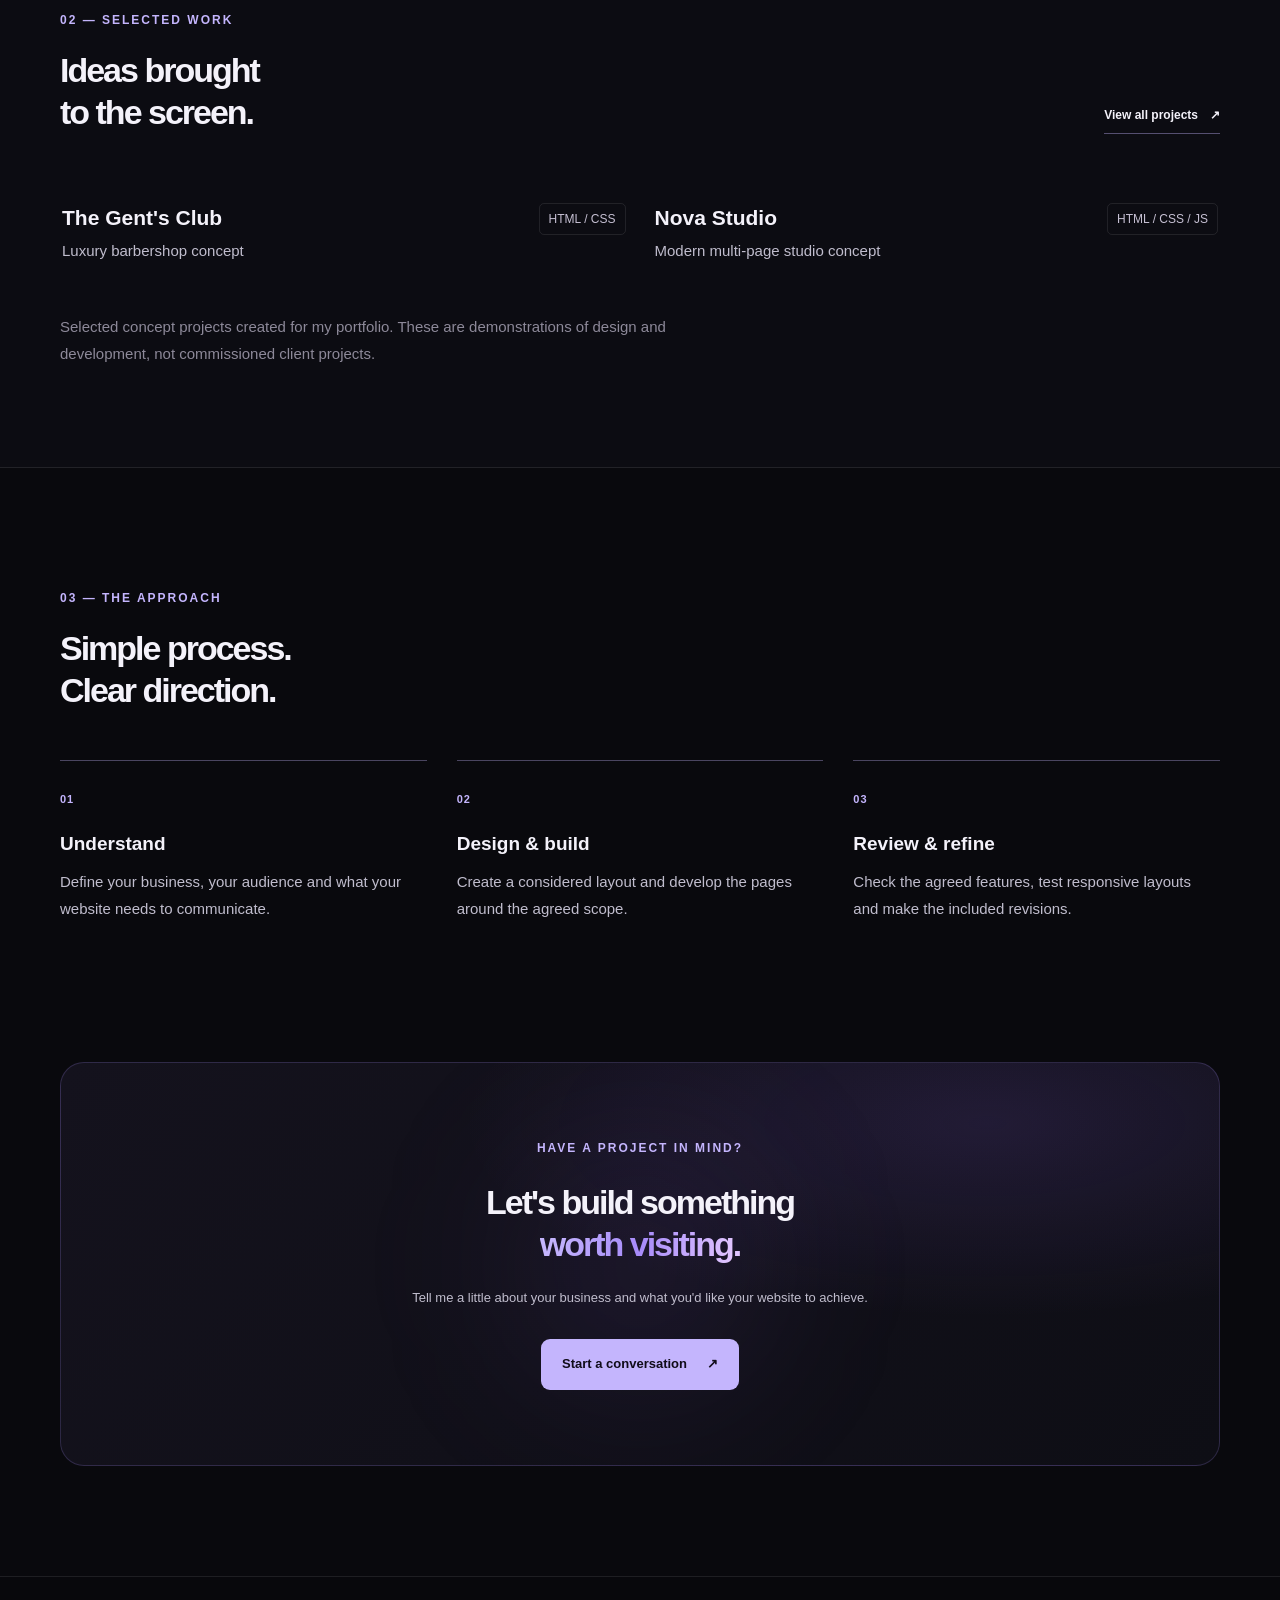
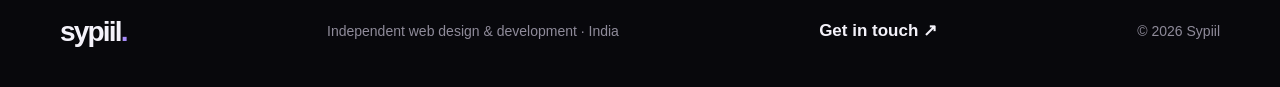
==== commit 3656d020: "Add files via upload" ====
--- a/index.html
+++ b/index.html
@@ -54,6 +54,7 @@
 
         <main>
 
+            
             <!-- Hero -->
             <section class="hero container">
 
@@ -92,6 +93,7 @@
 
                 </div>
 
+            </section>
 
                 <!-- Decorative visual -->  
                 <div class="hero-visual" aria-hidden="true">
--- a/styles.css
+++ b/styles.css
@@ -1509,4 +1509,65 @@
 .email-arrow:hover {
     color: #a78bfa;
     transform: translate(3px, -3px);
-}+}
+
+
+/* Homepage hero without the decorative visual */
+.hero {
+    min-height: auto;
+    grid-template-columns: minmax(0, 1fr);
+    gap: 0;
+    padding-top: 100px;
+    padding-bottom: 110px;
+}
+
+.hero-content {
+    width: 100%;
+    max-width: 100%;
+}
+
+.hero-description {
+    max-width: 760px;
+}
+
+/* Keep the expanded layout comfortable on mobile */
+@media (max-width: 760px) {
+    .hero {
+        min-height: auto;
+        grid-template-columns: minmax(0, 1fr);
+        padding-top: 65px;
+        padding-bottom: 70px;
+    }
+
+    .hero-description {
+        max-width: 100%;
+    }
+
+    .hero h1 {
+        letter-spacing: -2px;
+    }
+}
+
+/* Hide the two project visuals on the homepage */
+.featured-work .project-preview {
+    display: none !important;
+}
+
+/* Remove the entire homepage hero illustration */
+.hero-visual {
+    display: none !important;
+}
+
+/* Expand the hero text across the available width */
+.hero {
+    grid-template-columns: minmax(0, 1fr) !important;
+}
+
+.hero-content {
+    width: 100%;
+    max-width: 100% !important;
+}
+
+.hero-description {
+    max-width: 760px;
+}
